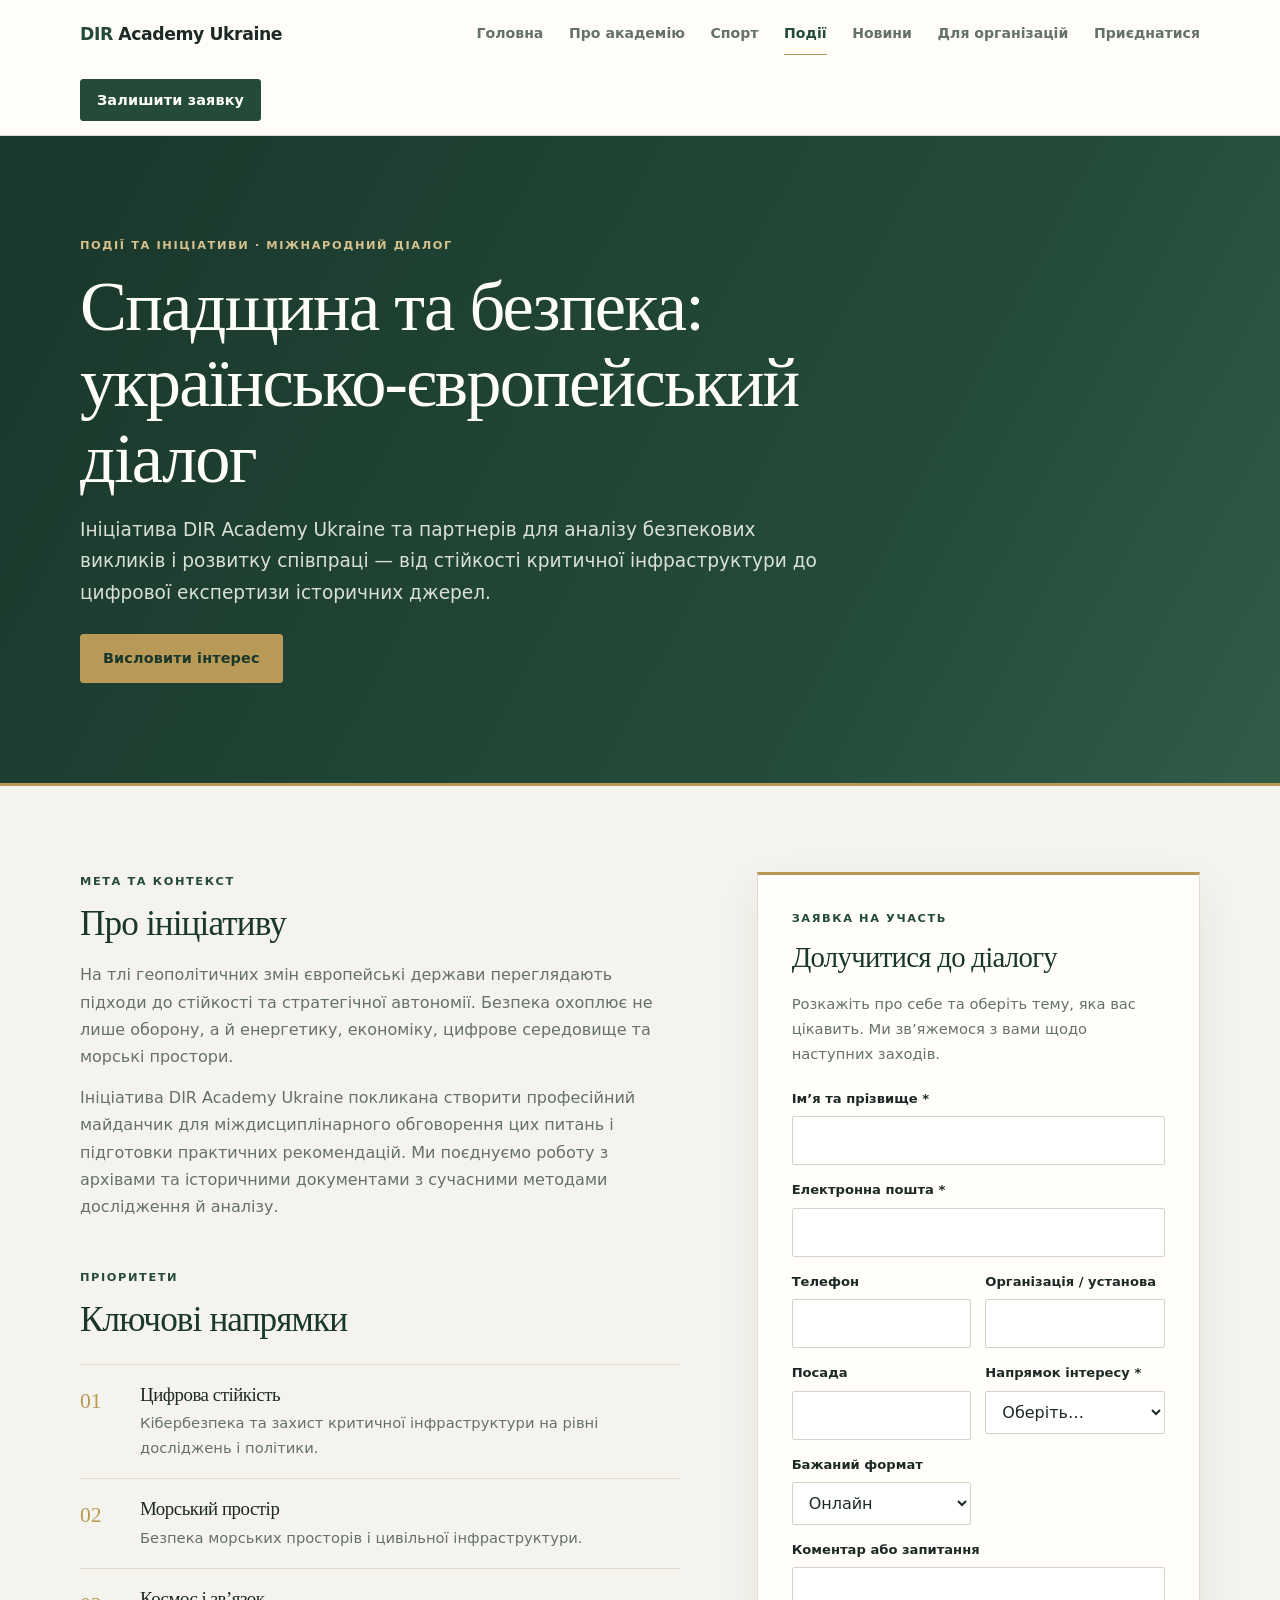
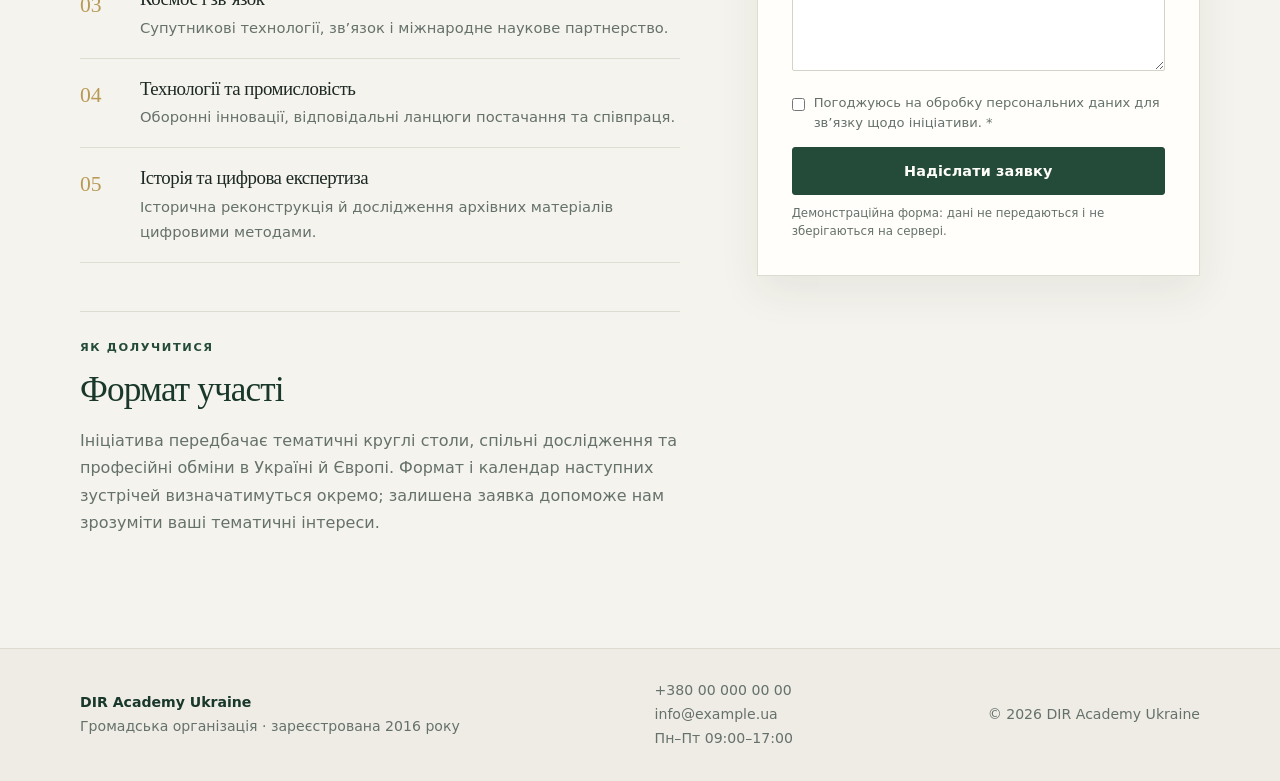
==== events.html @ ef96d6f4 "Adapt events initiative page to DIR Academy and link it from site" ====
<!DOCTYPE html>
<html lang="uk">
<head>
  <meta charset="UTF-8">
  <meta name="viewport" content="width=device-width, initial-scale=1.0">
  <meta name="description" content="Ініціатива DIR Academy Ukraine для українсько-європейського діалогу про безпеку, дослідження та історичну спадщину.">
  <title>DIR Academy Ukraine — Події та ініціативи</title>
  <link rel="stylesheet" href="styles.css">
  <link rel="stylesheet" href="events.css">
</head>
<body data-page="events">
  <header>
    <div class="wrap header-inner">
      <a class="logo" href="index.html"><b>DIR</b> Academy Ukraine</a>
      <nav aria-label="Головна навігація">
        <a href="index.html">Головна</a>
        <a href="about.html">Про академію</a>
        <a href="sport.html">Спорт</a>
        <a href="events.html" class="active" aria-current="page">Події</a>
        <a href="news.html">Новини</a>
        <a href="orgs.html">Для організацій</a>
        <a href="join.html">Приєднатися</a>
      </nav>
      <a class="btn btn-small" href="#registration">Залишити заявку</a>
    </div>
  </header>

  <main>
    <section class="initiative-hero">
      <div class="wrap initiative-hero-inner">
        <p class="initiative-kicker">Події та ініціативи · міжнародний діалог</p>
        <h1>Спадщина та безпека: українсько-європейський діалог</h1>
        <p class="initiative-intro">Ініціатива DIR Academy Ukraine та партнерів для аналізу безпекових викликів і розвитку співпраці — від стійкості критичної інфраструктури до цифрової експертизи історичних джерел.</p>
        <a class="btn initiative-cta" href="#registration">Висловити інтерес</a>
      </div>
    </section>

    <div class="wrap initiative-layout">
      <article class="initiative-content">
        <section>
          <p class="initiative-label">Мета та контекст</p>
          <h2>Про ініціативу</h2>
          <p>На тлі геополітичних змін європейські держави переглядають підходи до стійкості та стратегічної автономії. Безпека охоплює не лише оборону, а й енергетику, економіку, цифрове середовище та морські простори.</p>
          <p>Ініціатива DIR Academy Ukraine покликана створити професійний майданчик для міждисциплінарного обговорення цих питань і підготовки практичних рекомендацій. Ми поєднуємо роботу з архівами та історичними документами з сучасними методами дослідження й аналізу.</p>
        </section>

        <section>
          <p class="initiative-label">Пріоритети</p>
          <h2>Ключові напрямки</h2>
          <div class="initiative-topics">
            <article><span>01</span><div><h3>Цифрова стійкість</h3><p>Кібербезпека та захист критичної інфраструктури на рівні досліджень і політики.</p></div></article>
            <article><span>02</span><div><h3>Морський простір</h3><p>Безпека морських просторів і цивільної інфраструктури.</p></div></article>
            <article><span>03</span><div><h3>Космос і зв’язок</h3><p>Супутникові технології, зв’язок і міжнародне наукове партнерство.</p></div></article>
            <article><span>04</span><div><h3>Технології та промисловість</h3><p>Оборонні інновації, відповідальні ланцюги постачання та співпраця.</p></div></article>
            <article><span>05</span><div><h3>Історія та цифрова експертиза</h3><p>Історична реконструкція й дослідження архівних матеріалів цифровими методами.</p></div></article>
          </div>
        </section>

        <section class="initiative-format">
          <p class="initiative-label">Як долучитися</p>
          <h2>Формат участі</h2>
          <p>Ініціатива передбачає тематичні круглі столи, спільні дослідження та професійні обміни в Україні й Європі. Формат і календар наступних зустрічей визначатимуться окремо; залишена заявка допоможе нам зрозуміти ваші тематичні інтереси.</p>
        </section>
      </article>

      <aside class="initiative-form-card" id="registration">
        <p class="initiative-label">Заявка на участь</p>
        <h2>Долучитися до діалогу</h2>
        <p class="form-intro">Розкажіть про себе та оберіть тему, яка вас цікавить. Ми зв’яжемося з вами щодо наступних заходів.</p>
        <form id="initiative-form" novalidate>
          <div class="fields">
            <div class="full"><label for="participant-name">Ім’я та прізвище <span aria-hidden="true">*</span></label><input id="participant-name" name="name" autocomplete="name" required></div>
            <div class="full"><label for="participant-email">Електронна пошта <span aria-hidden="true">*</span></label><input id="participant-email" name="email" type="email" autocomplete="email" required></div>
            <div><label for="participant-phone">Телефон</label><input id="participant-phone" name="phone" type="tel" autocomplete="tel"></div>
            <div><label for="participant-org">Організація / установа</label><input id="participant-org" name="organization" autocomplete="organization"></div>
            <div><label for="participant-role">Посада</label><input id="participant-role" name="role" autocomplete="organization-title"></div>
            <div><label for="participant-topic">Напрямок інтересу <span aria-hidden="true">*</span></label><select id="participant-topic" name="topic" required><option value="">Оберіть…</option><option>Кібербезпека та стійкість</option><option>Морська безпека</option><option>Космічні технології</option><option>Оборонні інновації</option><option>Історична реконструкція</option><option>Інше</option></select></div>
            <div><label for="participant-format">Бажаний формат</label><select id="participant-format" name="format"><option>Онлайн</option><option>Офлайн — за запрошенням</option><option>Будь-який</option></select></div>
            <div class="full"><label for="participant-message">Коментар або запитання</label><textarea id="participant-message" name="message" rows="3"></textarea></div>
            <div class="full consent-row"><input id="participant-consent" name="consent" type="checkbox" required><label for="participant-consent">Погоджуюсь на обробку персональних даних для зв’язку щодо ініціативи. <span aria-hidden="true">*</span></label></div>
            <div class="full"><button class="btn" type="submit">Надіслати заявку</button><p class="demo-note">Демонстраційна форма: дані не передаються і не зберігаються на сервері.</p><p id="initiative-status" class="initiative-status" role="status" aria-live="polite"></p></div>
          </div>
        </form>
      </aside>
    </div>
  </main>

  <footer><div class="wrap footer-inner"><div><strong>DIR Academy Ukraine</strong><br>Громадська організація · зареєстрована 2016 року</div><div>+380 00 000 00 00<br>info@example.ua<br>Пн–Пт 09:00–17:00</div><div>© 2026 DIR Academy Ukraine</div></div></footer>

  <script>
    document.getElementById('initiative-form').addEventListener('submit', function (event) {
      event.preventDefault();
      const form = event.currentTarget;
      const status = document.getElementById('initiative-status');
      const name = document.getElementById('participant-name').value.trim();
      const email = document.getElementById('participant-email').value.trim();
      const topic = document.getElementById('participant-topic').value;
      const consent = document.getElementById('participant-consent').checked;
      const emailIsValid = /^[^\s@]+@[^\s@]+\.[^\s@]+$/.test(email);

      status.className = 'initiative-status is-visible';
      if (!name || !emailIsValid || !topic || !consent) {
        status.classList.add('is-error');
        status.textContent = 'Перевірте ім’я, коректність електронної пошти, напрямок і згоду.';
        return;
      }

      status.classList.remove('is-error');
      status.textContent = `Дякуємо, ${name}! Інтерес до напряму «${topic}» зафіксовано лише для демонстрації — форма ще не підключена до сервера.`;
      form.reset();
    });
  </script>
</body>
</html>
---- styles.css ----
:root {
  color-scheme: light;
  --ink: #1d2925;
  --muted: #65716b;
  --forest: #244b3a;
  --forest-dark: #19372b;
  --gold: #b89a56;
  --paper: #f5f3ed;
  --white: #fffefa;
  --line: #dedbd1;
  --shadow: 0 16px 40px rgba(27, 42, 34, .07);
  --serif: Georgia, "Times New Roman", serif;
}

* { box-sizing: border-box; }
html { scroll-behavior: smooth; }
body {
  margin: 0;
  background: var(--paper);
  color: var(--ink);
  font-family: "Segoe UI", system-ui, -apple-system, sans-serif;
  font-size: 16px;
  line-height: 1.7;
  -webkit-font-smoothing: antialiased;
}
a { color: var(--forest); text-decoration: none; }
a:hover { color: var(--forest-dark); text-decoration: underline; }
img, svg { max-width: 100%; }
.wrap { width: min(1120px, calc(100% - 48px)); margin-inline: auto; }

header {
  position: relative;
  z-index: 5;
  background: rgba(255, 254, 250, .96);
  border-bottom: 1px solid var(--line);
}
.header-inner {
  min-height: 82px;
  display: flex;
  align-items: center;
  justify-content: space-between;
  gap: 24px;
  flex-wrap: wrap;
  padding-block: 14px;
}
.logo { color: var(--ink); font-size: 1.08rem; font-weight: 750; letter-spacing: -.025em; white-space: nowrap; }
.logo b { color: var(--forest); }
nav { display: flex; align-items: center; justify-content: center; gap: clamp(12px, 2vw, 26px); flex-wrap: wrap; }
nav a {
  color: var(--muted);
  font-size: .88rem;
  font-weight: 600;
  padding: 8px 0;
  border-bottom: 1px solid transparent;
  transition: color .18s ease, border-color .18s ease;
}
nav a:hover, nav a.active { color: var(--forest); border-bottom-color: var(--gold); text-decoration: none; }

.btn {
  display: inline-flex;
  align-items: center;
  justify-content: center;
  min-height: 46px;
  padding: 11px 22px;
  border: 1px solid var(--forest);
  border-radius: 3px;
  background: var(--forest);
  color: var(--white);
  font: inherit;
  font-size: .9rem;
  font-weight: 650;
  letter-spacing: .01em;
  cursor: pointer;
  transition: background .18s ease, color .18s ease, transform .18s ease;
}
.btn:hover { background: var(--forest-dark); color: var(--white); text-decoration: none; transform: translateY(-1px); }
.btn-small { min-height: 40px; padding: 8px 16px; }
.btn-secondary { background: transparent; color: var(--white); border-color: rgba(255,255,255,.55); }
.btn-secondary:hover { background: rgba(255,255,255,.12); }

.hero {
  position: relative;
  overflow: hidden;
  margin-bottom: 44px;
  padding: clamp(64px, 9vw, 112px) 0;
  color: var(--white);
  background: linear-gradient(115deg, rgba(20, 45, 34, .98), rgba(36, 75, 58, .92)), #244b3a;
  border-bottom: 3px solid var(--gold);
}
.hero::after {
  content: "";
  position: absolute;
  right: -9vw;
  top: -24vw;
  width: min(60vw, 760px);
  aspect-ratio: 1;
  border: 1px solid rgba(255,255,255,.12);
  border-radius: 50%;
  box-shadow: 0 0 0 42px rgba(255,255,255,.025), 0 0 0 84px rgba(255,255,255,.02);
  pointer-events: none;
}
.hero-inner { position: relative; z-index: 1; display: flex; align-items: center; }
.hero-inner > div { max-width: 800px; }
.eyebrow, .kicker {
  display: inline-block;
  margin-bottom: 16px;
  color: var(--gold);
  font-size: .72rem;
  font-weight: 700;
  letter-spacing: .15em;
  text-transform: uppercase;
}
.hero h1, h1, h2, h3 { font-family: var(--serif); font-weight: 500; letter-spacing: -.025em; }
.hero h1 { max-width: 790px; margin: 0 0 18px; font-size: clamp(2.6rem, 6vw, 4.7rem); line-height: 1.06; }
.hero p { max-width: 690px; margin: 0 0 28px; color: rgba(255,254,250,.82); font-size: clamp(1rem, 1.5vw, 1.13rem); }
.hero-actions { display: flex; align-items: center; gap: 12px; flex-wrap: wrap; }

main.wrap, .page-wrap { padding-top: 40px; padding-bottom: 56px; }
main > section { margin-block: 30px; }
main > section:first-child { margin-top: 0; }
body[data-page="home"] main > .wrap { padding-bottom: 26px; }
h1 { margin: 0 0 16px; color: var(--forest-dark); font-size: clamp(2.2rem, 4vw, 3.25rem); line-height: 1.14; }
h2 { margin: 38px 0 16px; color: var(--forest-dark); font-size: clamp(1.55rem, 2.5vw, 2rem); line-height: 1.2; }
h3 { margin: 0; color: var(--ink); font-size: 1.32rem; line-height: 1.25; }
p { margin: 0 0 14px; color: var(--muted); }
main > section > p { max-width: 850px; }
ul { margin: 18px 0; padding-left: 1.25rem; color: var(--muted); }
li + li { margin-top: 10px; }

.cards-grid, .grid {
  display: grid;
  grid-template-columns: repeat(auto-fit, minmax(min(100%, 270px), 1fr));
  gap: 20px;
  margin: 22px 0 32px;
}
.card {
  min-height: 100%;
  padding: 26px;
  border: 1px solid var(--line);
  border-top: 2px solid var(--gold);
  background: var(--white);
  box-shadow: var(--shadow);
  display: flex;
  flex-direction: column;
  gap: 11px;
  transition: transform .2s ease, box-shadow .2s ease;
}
.card:hover { transform: translateY(-3px); box-shadow: 0 20px 46px rgba(27,42,34,.1); }
.card small { color: var(--forest); font-size: .7rem; font-weight: 750; letter-spacing: .13em; text-transform: uppercase; }
.card p { margin: 0; font-size: .95rem; }
.card a { margin-top: auto; padding-top: 6px; font-size: .9rem; font-weight: 650; }

.diagram-box, .diagram-container {
  overflow-x: auto;
  margin: 26px 0 34px;
  padding: clamp(14px, 3vw, 28px);
  border: 1px solid var(--line);
  background: var(--white);
  text-align: center;
}
.diagram-box svg, .diagram-container svg { display: inline-block; width: min(100%, 760px); height: auto; }
.line { fill: none; stroke: #536159; stroke-width: 2; }
.arrow { fill: #536159; }
.label { font-family: system-ui, sans-serif; font-size: 12px; font-weight: 700; fill: #28372f; text-anchor: middle; }
.label-white { font-family: system-ui, sans-serif; font-size: 12px; font-weight: 700; fill: #fffefa; text-anchor: middle; }

table { width: 100%; margin: 18px 0 28px; border-collapse: collapse; background: var(--white); font-size: .94rem; }
th, td { padding: 13px 15px; border: 1px solid var(--line); text-align: left; vertical-align: top; }
th { background: #eae8df; color: var(--forest-dark); font-weight: 700; }

.form-box, .form {
  margin: 34px 0;
  padding: clamp(22px, 4vw, 36px);
  border: 1px solid var(--line);
  border-top: 3px solid var(--gold);
  background: var(--white);
  box-shadow: var(--shadow);
}
.form-box h2, .form h2 { margin-top: 0; }
.fields { display: grid; grid-template-columns: 1fr 1fr; gap: 18px; }
.full { grid-column: 1 / -1; }
label { display: block; margin-bottom: 6px; color: var(--ink); font-size: .88rem; font-weight: 650; }
input, select, textarea {
  width: 100%;
  min-height: 46px;
  padding: 10px 12px;
  border: 1px solid #d5d2c8;
  border-radius: 2px;
  background: #fff;
  color: var(--ink);
  font: inherit;
}
textarea { min-height: 110px; resize: vertical; }
input:focus, select:focus, textarea:focus { outline: 2px solid rgba(36,75,58,.2); border-color: var(--forest); }
.chk, .checkbox-row { display: flex; align-items: flex-start; gap: 10px; color: var(--muted); font-size: .88rem; }
.chk input, .checkbox-row input { flex: 0 0 auto; width: auto; min-height: 0; margin: 5px 0 0; }
.chk label, .checkbox-row label { font-weight: 400; }
.form-actions { display: flex; align-items: center; flex-wrap: wrap; gap: 14px; }
#ok, #ok2, .status-message { display: none; padding: 11px 14px; border-left: 3px solid var(--gold); background: #f0eee6; color: var(--ink); }
#ok[style*="display: block"], #ok2[style*="display: block"], .status-message.visible { display: block; }

footer { margin-top: 34px; padding: 30px 0; border-top: 1px solid var(--line); background: #eeece4; color: var(--muted); font-size: .88rem; }
.footer-inner, footer .wrap { display: flex; justify-content: space-between; align-items: center; gap: 24px; flex-wrap: wrap; }
footer strong { color: var(--forest-dark); }

:focus-visible { outline: 3px solid var(--gold); outline-offset: 3px; }
@media (max-width: 820px) {
  .header-inner { justify-content: center; }
  nav { order: 3; width: 100%; gap: 10px 18px; }
  .header-inner > .btn { margin-left: auto; }
}
@media (max-width: 600px) {
  .wrap { width: min(100% - 32px, 1120px); }
  .header-inner { gap: 12px; }
  nav { justify-content: flex-start; overflow-x: auto; flex-wrap: nowrap; padding-bottom: 3px; }
  nav a { white-space: nowrap; }
  .header-inner > .btn { display: none; }
  .hero { padding-block: 58px; }
  .hero h1 { font-size: clamp(2.35rem, 11vw, 3.3rem); }
  .fields { grid-template-columns: 1fr; }
  .full { grid-column: auto; }
  .form-box, .form { padding: 22px 18px; }
  th, td { padding: 10px; }
}
@media (prefers-reduced-motion: reduce) {
  *, *::before, *::after { scroll-behavior: auto !important; transition-duration: .01ms !important; }
}
---- events.css ----
/* Initiative/events page additions; the main visual system is in styles.css. */
.initiative-hero {
  padding: clamp(58px, 8vw, 100px) 0;
  color: var(--white);
  background: linear-gradient(118deg, #19372b 0%, #244b3a 68%, #315c48 100%);
  border-bottom: 3px solid var(--gold);
}
.initiative-hero-inner { position: relative; }
.initiative-kicker, .initiative-label {
  margin: 0 0 12px;
  color: #d7c18d;
  font-size: .71rem;
  font-weight: 750;
  letter-spacing: .14em;
  text-transform: uppercase;
}
.initiative-hero h1 {
  max-width: 850px;
  margin: 0 0 18px;
  color: var(--white);
  font-family: var(--serif);
  font-size: clamp(2.5rem, 5.5vw, 4.5rem);
  font-weight: 500;
  line-height: 1.08;
}
.initiative-intro { max-width: 760px; margin: 0 0 26px; color: rgba(255,254,250,.84); font-size: clamp(1rem, 1.6vw, 1.16rem); }
.initiative-cta { background: var(--gold); border-color: var(--gold); color: var(--forest-dark); }
.initiative-cta:hover { background: #c9ad6c; color: var(--forest-dark); }
.initiative-layout {
  display: grid;
  grid-template-columns: minmax(0, 1.15fr) minmax(340px, .85fr);
  align-items: start;
  gap: clamp(36px, 6vw, 78px);
  padding-top: 56px;
  padding-bottom: 64px;
}
.initiative-content section + section { margin-top: 48px; }
.initiative-content .initiative-label, .initiative-form-card .initiative-label { color: var(--forest); }
.initiative-content h2, .initiative-form-card h2 { margin: 0 0 16px; font-size: clamp(1.7rem, 3vw, 2.2rem); line-height: 1.2; }
.initiative-content p { max-width: 760px; }
.initiative-topics { margin-top: 22px; border-top: 1px solid var(--line); }
.initiative-topics article { display: grid; grid-template-columns: 48px 1fr; gap: 12px; padding: 18px 0; border-bottom: 1px solid var(--line); }
.initiative-topics article > span { color: var(--gold); font-family: var(--serif); font-size: 1.35rem; }
.initiative-topics h3 { margin: 0 0 4px; font-family: var(--serif); font-size: 1.18rem; }
.initiative-topics p { margin: 0; font-size: .92rem; }
.initiative-format { padding-top: 26px; border-top: 1px solid var(--line); }
.initiative-form-card { padding: clamp(22px, 3vw, 34px); border: 1px solid var(--line); border-top: 3px solid var(--gold); background: var(--white); box-shadow: var(--shadow); }
.initiative-form-card h2 { font-size: 1.8rem; }
.form-intro { margin: 0 0 22px; font-size: .92rem; }
.initiative-form-card .fields { display: grid; grid-template-columns: 1fr 1fr; gap: 14px; }
.initiative-form-card .full { grid-column: 1 / -1; }
.initiative-form-card label { font-size: .82rem; }
.initiative-form-card input, .initiative-form-card select { min-height: 43px; }
.initiative-form-card textarea { min-height: 90px; }
.consent-row { display: flex; align-items: flex-start; gap: 9px; }
.consent-row input { flex: 0 0 auto; width: auto; min-height: 0; margin: 5px 0 0; }
.consent-row label { margin: 0; color: var(--muted); font-weight: 400; line-height: 1.5; }
.initiative-form-card button { width: 100%; }
.demo-note { margin: 10px 0 0; font-size: .74rem; line-height: 1.5; }
.initiative-status { display: none; margin: 12px 0 0; padding: 11px 12px; border-left: 3px solid var(--forest); background: #eaf0e9; color: var(--ink); font-size: .84rem; }
.initiative-status.is-visible { display: block; }
.initiative-status.is-error { border-color: #9c3e32; background: #f7e9e6; }
@media (max-width: 860px) {
  .initiative-layout { grid-template-columns: 1fr; }
  .initiative-form-card { max-width: 680px; }
}
@media (max-width: 600px) {
  .initiative-layout { padding-top: 38px; padding-bottom: 44px; }
  .initiative-form-card .fields { grid-template-columns: 1fr; }
  .initiative-form-card .full { grid-column: auto; }
}
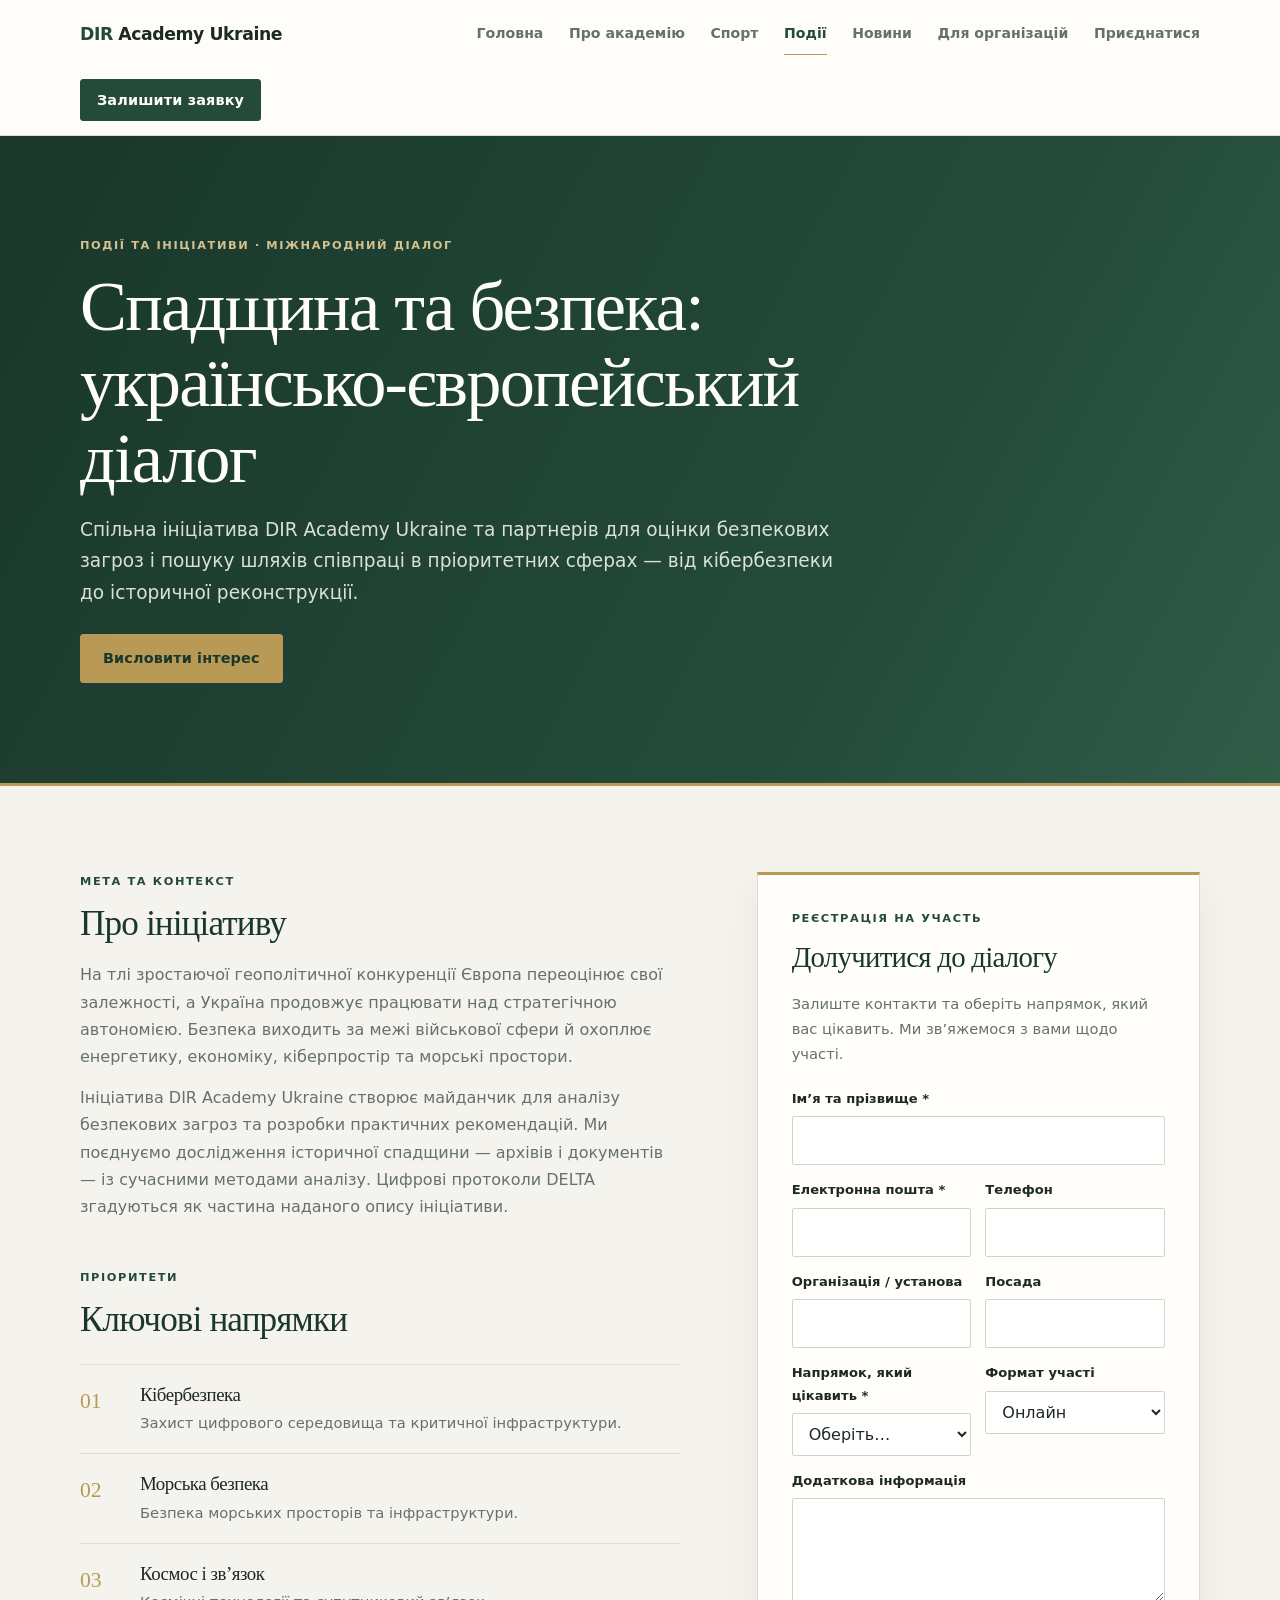
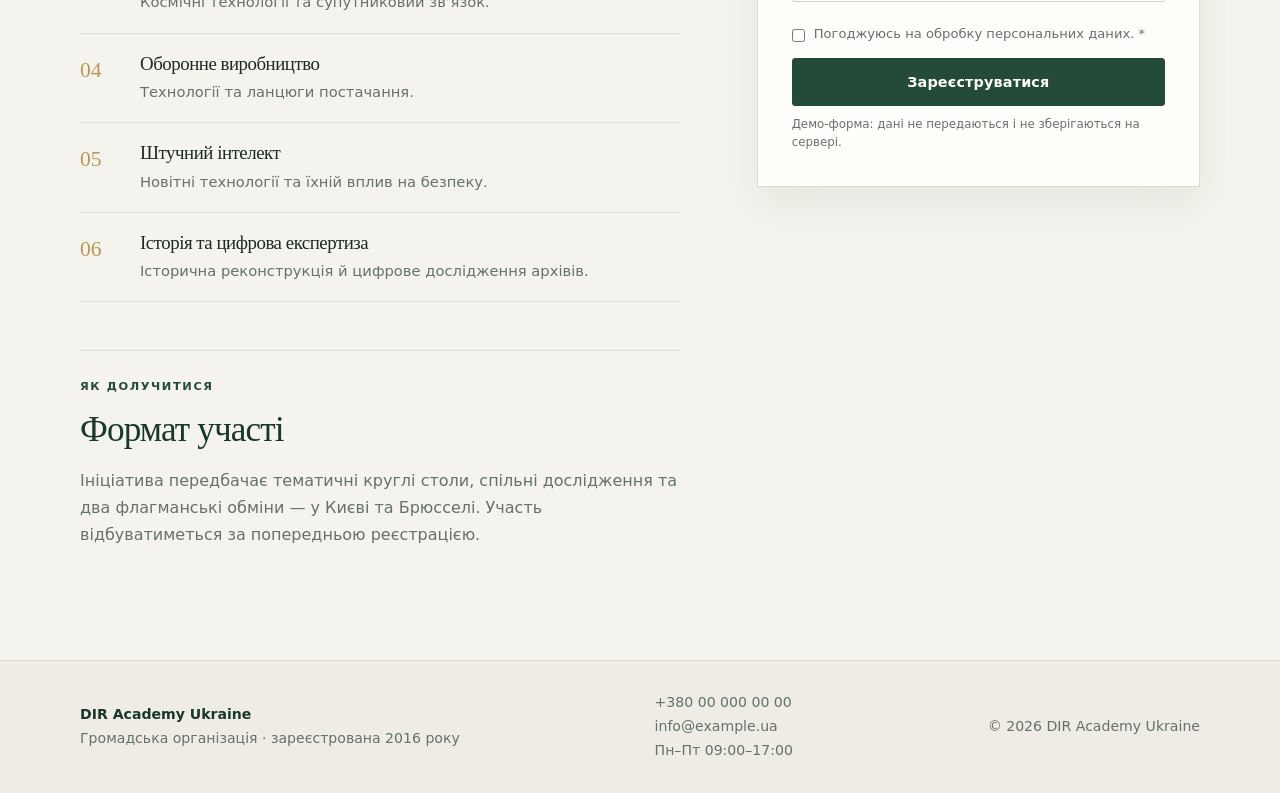
==== commit c95a3474: "Adapt supplied events page content to DIR Academy site styling" ====
--- a/events.html
+++ b/events.html
@@ -3,7 +3,7 @@
 <head>
   <meta charset="UTF-8">
   <meta name="viewport" content="width=device-width, initial-scale=1.0">
-  <meta name="description" content="Ініціатива DIR Academy Ukraine для українсько-європейського діалогу про безпеку, дослідження та історичну спадщину.">
+  <meta name="description" content="Ініціатива DIR Academy Ukraine для українсько-європейського діалогу про безпеку, партнерство та історичну спадщину.">
   <title>DIR Academy Ukraine — Події та ініціативи</title>
   <link rel="stylesheet" href="styles.css">
   <link rel="stylesheet" href="events.css">
@@ -30,7 +30,7 @@
       <div class="wrap initiative-hero-inner">
         <p class="initiative-kicker">Події та ініціативи · міжнародний діалог</p>
         <h1>Спадщина та безпека: українсько-європейський діалог</h1>
-        <p class="initiative-intro">Ініціатива DIR Academy Ukraine та партнерів для аналізу безпекових викликів і розвитку співпраці — від стійкості критичної інфраструктури до цифрової експертизи історичних джерел.</p>
+        <p class="initiative-intro">Спільна ініціатива DIR Academy Ukraine та партнерів для оцінки безпекових загроз і пошуку шляхів співпраці в пріоритетних сферах — від кібербезпеки до історичної реконструкції.</p>
         <a class="btn initiative-cta" href="#registration">Висловити інтерес</a>
       </div>
     </section>
@@ -40,45 +40,46 @@
         <section>
           <p class="initiative-label">Мета та контекст</p>
           <h2>Про ініціативу</h2>
-          <p>На тлі геополітичних змін європейські держави переглядають підходи до стійкості та стратегічної автономії. Безпека охоплює не лише оборону, а й енергетику, економіку, цифрове середовище та морські простори.</p>
-          <p>Ініціатива DIR Academy Ukraine покликана створити професійний майданчик для міждисциплінарного обговорення цих питань і підготовки практичних рекомендацій. Ми поєднуємо роботу з архівами та історичними документами з сучасними методами дослідження й аналізу.</p>
+          <p>На тлі зростаючої геополітичної конкуренції Європа переоцінює свої залежності, а Україна продовжує працювати над стратегічною автономією. Безпека виходить за межі військової сфери й охоплює енергетику, економіку, кіберпростір та морські простори.</p>
+          <p>Ініціатива DIR Academy Ukraine створює майданчик для аналізу безпекових загроз та розробки практичних рекомендацій. Ми поєднуємо дослідження історичної спадщини — архівів і документів — із сучасними методами аналізу. Цифрові протоколи DELTA згадуються як частина наданого опису ініціативи.</p>
         </section>
 
         <section>
           <p class="initiative-label">Пріоритети</p>
           <h2>Ключові напрямки</h2>
           <div class="initiative-topics">
-            <article><span>01</span><div><h3>Цифрова стійкість</h3><p>Кібербезпека та захист критичної інфраструктури на рівні досліджень і політики.</p></div></article>
-            <article><span>02</span><div><h3>Морський простір</h3><p>Безпека морських просторів і цивільної інфраструктури.</p></div></article>
-            <article><span>03</span><div><h3>Космос і зв’язок</h3><p>Супутникові технології, зв’язок і міжнародне наукове партнерство.</p></div></article>
-            <article><span>04</span><div><h3>Технології та промисловість</h3><p>Оборонні інновації, відповідальні ланцюги постачання та співпраця.</p></div></article>
-            <article><span>05</span><div><h3>Історія та цифрова експертиза</h3><p>Історична реконструкція й дослідження архівних матеріалів цифровими методами.</p></div></article>
+            <article><span>01</span><div><h3>Кібербезпека</h3><p>Захист цифрового середовища та критичної інфраструктури.</p></div></article>
+            <article><span>02</span><div><h3>Морська безпека</h3><p>Безпека морських просторів та інфраструктури.</p></div></article>
+            <article><span>03</span><div><h3>Космос і зв’язок</h3><p>Космічні технології та супутниковий зв’язок.</p></div></article>
+            <article><span>04</span><div><h3>Оборонне виробництво</h3><p>Технології та ланцюги постачання.</p></div></article>
+            <article><span>05</span><div><h3>Штучний інтелект</h3><p>Новітні технології та їхній вплив на безпеку.</p></div></article>
+            <article><span>06</span><div><h3>Історія та цифрова експертиза</h3><p>Історична реконструкція й цифрове дослідження архівів.</p></div></article>
           </div>
         </section>
 
         <section class="initiative-format">
           <p class="initiative-label">Як долучитися</p>
           <h2>Формат участі</h2>
-          <p>Ініціатива передбачає тематичні круглі столи, спільні дослідження та професійні обміни в Україні й Європі. Формат і календар наступних зустрічей визначатимуться окремо; залишена заявка допоможе нам зрозуміти ваші тематичні інтереси.</p>
+          <p>Ініціатива передбачає тематичні круглі столи, спільні дослідження та два флагманські обміни — у Києві та Брюсселі. Участь відбуватиметься за попередньою реєстрацією.</p>
         </section>
       </article>
 
       <aside class="initiative-form-card" id="registration">
-        <p class="initiative-label">Заявка на участь</p>
+        <p class="initiative-label">Реєстрація на участь</p>
         <h2>Долучитися до діалогу</h2>
-        <p class="form-intro">Розкажіть про себе та оберіть тему, яка вас цікавить. Ми зв’яжемося з вами щодо наступних заходів.</p>
+        <p class="form-intro">Залиште контакти та оберіть напрямок, який вас цікавить. Ми зв’яжемося з вами щодо участі.</p>
         <form id="initiative-form" novalidate>
           <div class="fields">
             <div class="full"><label for="participant-name">Ім’я та прізвище <span aria-hidden="true">*</span></label><input id="participant-name" name="name" autocomplete="name" required></div>
-            <div class="full"><label for="participant-email">Електронна пошта <span aria-hidden="true">*</span></label><input id="participant-email" name="email" type="email" autocomplete="email" required></div>
+            <div><label for="participant-email">Електронна пошта <span aria-hidden="true">*</span></label><input id="participant-email" name="email" type="email" autocomplete="email" required></div>
             <div><label for="participant-phone">Телефон</label><input id="participant-phone" name="phone" type="tel" autocomplete="tel"></div>
             <div><label for="participant-org">Організація / установа</label><input id="participant-org" name="organization" autocomplete="organization"></div>
             <div><label for="participant-role">Посада</label><input id="participant-role" name="role" autocomplete="organization-title"></div>
-            <div><label for="participant-topic">Напрямок інтересу <span aria-hidden="true">*</span></label><select id="participant-topic" name="topic" required><option value="">Оберіть…</option><option>Кібербезпека та стійкість</option><option>Морська безпека</option><option>Космічні технології</option><option>Оборонні інновації</option><option>Історична реконструкція</option><option>Інше</option></select></div>
-            <div><label for="participant-format">Бажаний формат</label><select id="participant-format" name="format"><option>Онлайн</option><option>Офлайн — за запрошенням</option><option>Будь-який</option></select></div>
-            <div class="full"><label for="participant-message">Коментар або запитання</label><textarea id="participant-message" name="message" rows="3"></textarea></div>
-            <div class="full consent-row"><input id="participant-consent" name="consent" type="checkbox" required><label for="participant-consent">Погоджуюсь на обробку персональних даних для зв’язку щодо ініціативи. <span aria-hidden="true">*</span></label></div>
-            <div class="full"><button class="btn" type="submit">Надіслати заявку</button><p class="demo-note">Демонстраційна форма: дані не передаються і не зберігаються на сервері.</p><p id="initiative-status" class="initiative-status" role="status" aria-live="polite"></p></div>
+            <div><label for="participant-topic">Напрямок, який цікавить <span aria-hidden="true">*</span></label><select id="participant-topic" name="topic" required><option value="">Оберіть…</option><option>Кібербезпека</option><option>Морська безпека</option><option>Космічні технології</option><option>Оборонне виробництво</option><option>Штучний інтелект</option><option>Історична реконструкція</option></select></div>
+            <div><label for="participant-format">Формат участі</label><select id="participant-format" name="format"><option>Онлайн</option><option>Офлайн — за запрошенням</option></select></div>
+            <div class="full"><label for="participant-message">Додаткова інформація</label><textarea id="participant-message" name="message" rows="3"></textarea></div>
+            <div class="full consent-row"><input id="participant-consent" name="consent" type="checkbox" required><label for="participant-consent">Погоджуюсь на обробку персональних даних. <span aria-hidden="true">*</span></label></div>
+            <div class="full"><button class="btn" type="submit">Зареєструватися</button><p class="demo-note">Демо-форма: дані не передаються і не зберігаються на сервері.</p><p id="initiative-status" class="initiative-status" role="status" aria-live="polite"></p></div>
           </div>
         </form>
       </aside>
@@ -101,12 +102,12 @@
       status.className = 'initiative-status is-visible';
       if (!name || !emailIsValid || !topic || !consent) {
         status.classList.add('is-error');
-        status.textContent = 'Перевірте ім’я, коректність електронної пошти, напрямок і згоду.';
+        status.textContent = 'Заповніть обов’язкові поля коректно та підтвердіть згоду.';
         return;
       }
 
       status.classList.remove('is-error');
-      status.textContent = `Дякуємо, ${name}! Інтерес до напряму «${topic}» зафіксовано лише для демонстрації — форма ще не підключена до сервера.`;
+      status.textContent = `Дякуємо, ${name}! Це демонстраційне підтвердження — форма ще не підключена до сервера.`;
       form.reset();
     });
   </script>
